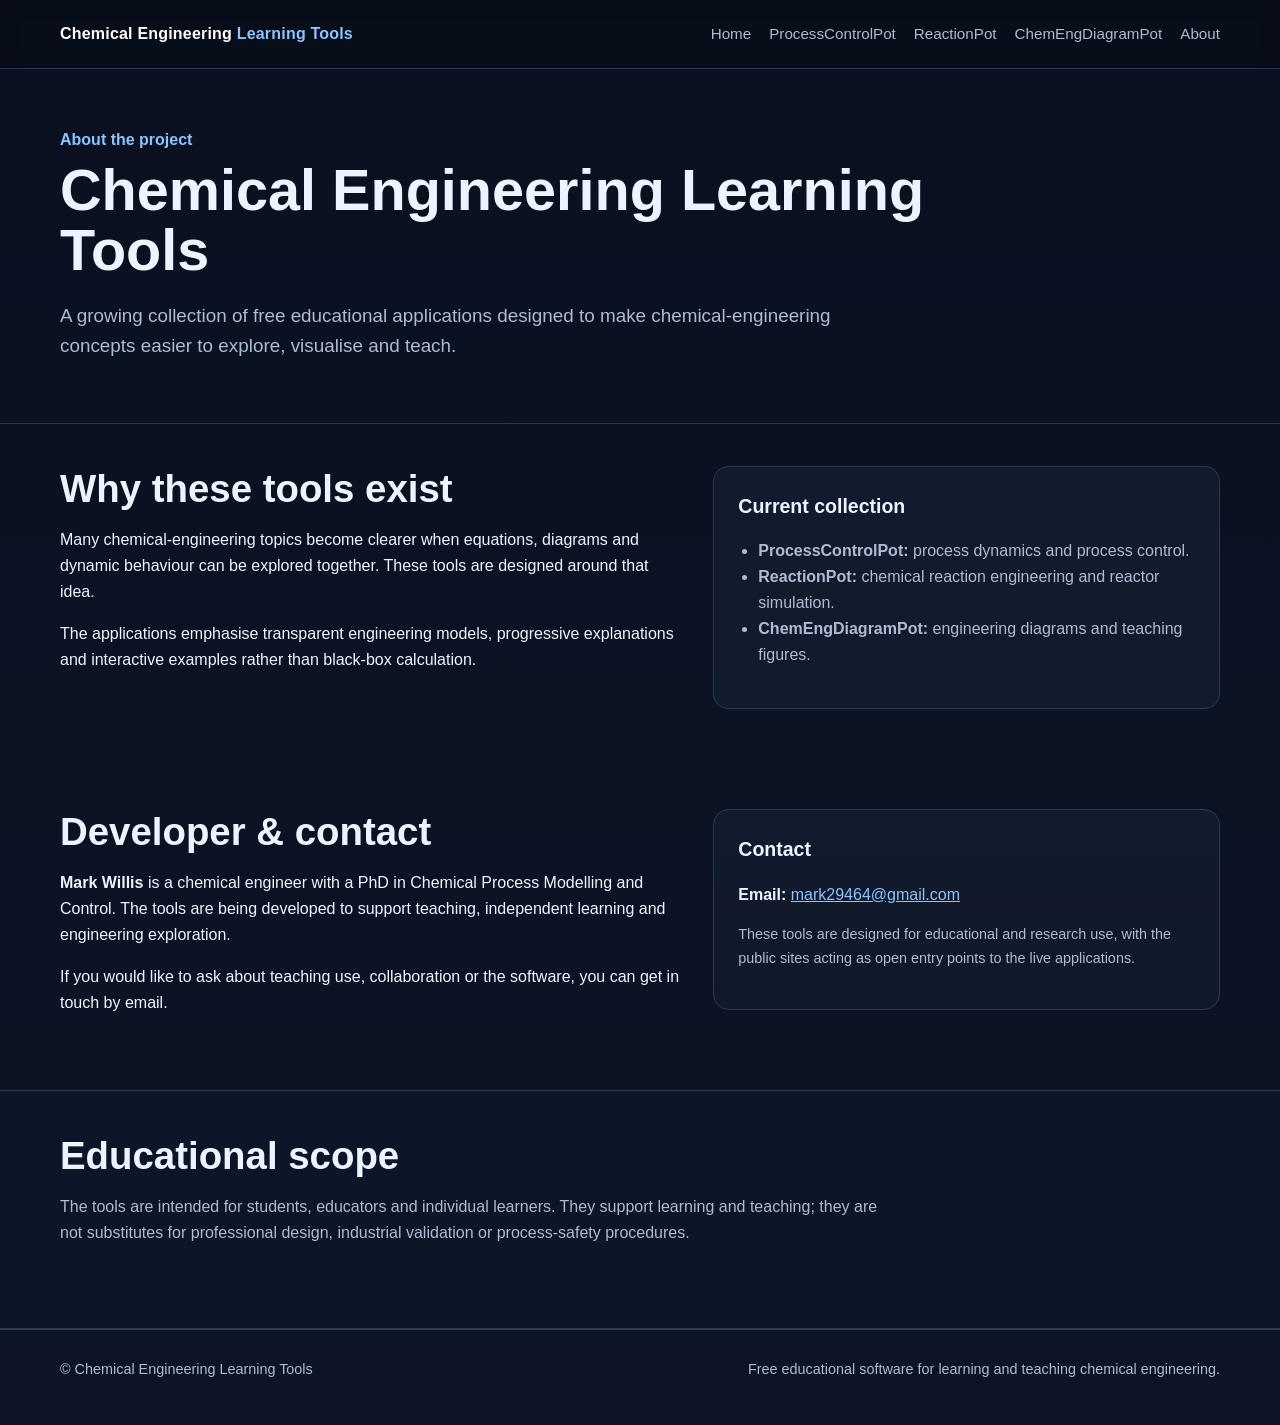
==== about.html @ 4efcb91d "Publish CEL site v0.3" ====
<!doctype html>
<html lang="en-GB">
<head>
<meta charset="utf-8">
<meta name="viewport" content="width=device-width,initial-scale=1">
<title>About | Chemical Engineering Learning Tools</title>
<meta name="description" content="About Chemical Engineering Learning Tools: free browser-based educational software for chemical engineering teaching and independent learning.">
<meta name="robots" content="index,follow">
<link rel="canonical" href="https://chemenglearningtools.github.io/about.html">
<meta property="og:type" content="website">
<meta property="og:title" content="About | Chemical Engineering Learning Tools">
<meta property="og:description" content="About Chemical Engineering Learning Tools: free browser-based educational software for chemical engineering teaching and independent learning.">
<meta property="og:url" content="https://chemenglearningtools.github.io/about.html">
<meta name="twitter:card" content="summary">
<link rel="stylesheet" href="assets/css/styles.css">

</head>
<body>

<header class="site-header">
  <div class="container navbar">
    <a class="brand" href="index.html">Chemical Engineering <span>Learning Tools</span></a>
    <nav class="navlinks" aria-label="Main navigation">
      <a href="index.html">Home</a>
      <a href="processcontrolpot.html">ProcessControlPot</a>
      <a href="reactionpot.html">ReactionPot</a>
      <a href="chemengdiagrampot.html">ChemEngDiagramPot</a>
      <a href="about.html">About</a>
    </nav>
  </div>
</header>

<main>
<section class="tool-hero">
  <div class="container">
    <div class="kicker">About the project</div>
    <h1>Chemical Engineering Learning Tools</h1>
    <p class="lead">A growing collection of free educational applications designed to make chemical-engineering concepts easier to explore, visualise and teach.</p>
  </div>
</section>

<section class="section">
  <div class="container split">
    <div>
      <h2>Why these tools exist</h2>
      <p>Many chemical-engineering topics become clearer when equations, diagrams and dynamic behaviour can be explored together. These tools are designed around that idea.</p>
      <p>The applications emphasise transparent engineering models, progressive explanations and interactive examples rather than black-box calculation.</p>
    </div>
    <div class="panel">
      <h3>Current collection</h3>
      <ul class="clean-list">
        <li><strong>ProcessControlPot:</strong> process dynamics and process control.</li>
        <li><strong>ReactionPot:</strong> chemical reaction engineering and reactor simulation.</li>
        <li><strong>ChemEngDiagramPot:</strong> engineering diagrams and teaching figures.</li>
      </ul>
    </div>
  </div>
</section>


<section class="section">
  <div class="container split">
    <div>
      <h2>Developer & contact</h2>
      <p><strong>Mark Willis</strong> is a chemical engineer with a PhD in Chemical Process Modelling and Control. The tools are being developed to support teaching, independent learning and engineering exploration.</p>
      <p>If you would like to ask about teaching use, collaboration or the software, you can get in touch by email.</p>
    </div>
    <div class="contact-card">
      <h3>Contact</h3>
      <p><strong>Email:</strong> <a href="mailto:mark29464@gmail.com">mark29464@gmail.com</a></p>
      <p class="small">These tools are designed for educational and research use, with the public sites acting as open entry points to the live applications.</p>
    </div>
  </div>
</section>

<section class="section alt">
  <div class="container">
    <h2>Educational scope</h2>
    <p class="section-intro">The tools are intended for students, educators and individual learners. They support learning and teaching; they are not substitutes for professional design, industrial validation or process-safety procedures.</p>
  </div>
</section>
</main>

<footer>
  <div class="container footer-inner">
    <div>© Chemical Engineering Learning Tools</div>
    <div>Free educational software for learning and teaching chemical engineering.</div>
  </div>
</footer>
</body></html>
---- assets/css/styles.css ----
:root{
  --bg:#0b1020;
  --panel:#121a2d;
  --panel2:#17233b;
  --line:#2a3958;
  --text:#eef4ff;
  --muted:#aebbd2;
  --blue:#68a7ff;
  --blue2:#8bc4ff;
  --accent:#9de1c3;
  --max:1160px;
}
*{box-sizing:border-box}
html{scroll-behavior:smooth}
body{
  margin:0;
  background:linear-gradient(180deg,#0a1020 0%,#0d1425 100%);
  color:var(--text);
  font-family:Inter,Segoe UI,Arial,sans-serif;
  line-height:1.62;
}
a{color:var(--blue2)}
img{max-width:100%;height:auto}
.container{width:min(var(--max),calc(100% - 36px));margin:auto}
.site-header{
  position:sticky;top:0;z-index:20;
  background:rgba(8,13,25,.94);
  border-bottom:1px solid var(--line);
  backdrop-filter:blur(10px);
}
.navbar{
  min-height:68px;display:flex;align-items:center;justify-content:space-between;gap:20px
}
.brand{text-decoration:none;color:white;font-weight:750;letter-spacing:.2px}
.brand span{color:var(--blue2)}
.navlinks{display:flex;gap:18px;flex-wrap:wrap}
.navlinks a{text-decoration:none;color:var(--muted);font-size:.95rem}
.navlinks a:hover,.navlinks a.active{color:white}
.hero{padding:76px 0 48px}
.eyebrow{
  display:inline-block;color:var(--accent);font-weight:700;font-size:.86rem;
  text-transform:uppercase;letter-spacing:.13em;margin-bottom:14px
}
h1{font-size:clamp(2.3rem,5.5vw,4.7rem);line-height:1.04;margin:0 0 20px;max-width:960px}
h2{font-size:clamp(1.65rem,3vw,2.45rem);line-height:1.18;margin:0 0 14px}
h3{font-size:1.22rem;margin:0 0 8px}
.lead{font-size:1.18rem;color:var(--muted);max-width:850px;margin:0 0 26px}
.actions{display:flex;gap:12px;flex-wrap:wrap;margin-top:26px}
.btn{
  display:inline-block;text-decoration:none;border-radius:10px;padding:11px 16px;
  font-weight:700;border:1px solid var(--line);background:var(--panel2);color:white
}
.btn.primary{background:var(--blue);border-color:var(--blue);color:#07111f}
.btn:hover{transform:translateY(-1px)}
.section{padding:42px 0 58px}
.section.alt{border-top:1px solid var(--line);border-bottom:1px solid var(--line);background:#0d1528}
.section-intro{max-width:820px;color:var(--muted);margin-bottom:24px}
.grid{display:grid;grid-template-columns:repeat(3,1fr);gap:20px}
.card{
  background:linear-gradient(180deg,var(--panel) 0%,#10192a 100%);
  border:1px solid var(--line);border-radius:16px;padding:24px;
  display:flex;flex-direction:column;min-height:100%
}
.card p{color:var(--muted)}
.card .tag{
  align-self:flex-start;font-size:.8rem;border:1px solid var(--line);
  color:var(--blue2);padding:4px 9px;border-radius:999px;margin-bottom:16px
}
.card .card-actions{margin-top:auto;padding-top:18px}
.topic-list{display:flex;gap:8px;flex-wrap:wrap;margin:16px 0 4px}
.topic-list span{
  font-size:.82rem;background:#0c1425;border:1px solid var(--line);
  padding:5px 8px;border-radius:7px;color:#cbd6e9
}
.split{display:grid;grid-template-columns:1.1fr .9fr;gap:34px;align-items:start}
.panel{
  background:var(--panel);border:1px solid var(--line);border-radius:15px;padding:24px
}
.panel p,.panel li{color:var(--muted)}
.clean-list{padding-left:20px}
.note{
  border-left:4px solid var(--blue);padding:12px 15px;background:#101a2f;
  color:var(--muted);border-radius:0 10px 10px 0
}
.tool-hero{
  padding:58px 0 35px;border-bottom:1px solid var(--line)
}
.tool-hero h1{font-size:clamp(2.1rem,4.5vw,3.8rem)}
.kicker{color:var(--blue2);font-weight:700;margin-bottom:8px}
.status{
  display:inline-block;border:1px solid var(--line);border-radius:999px;
  padding:5px 10px;color:var(--muted);font-size:.84rem;margin-bottom:14px
}
.status.live{color:var(--accent);border-color:#315f51}
.topic-grid{display:grid;grid-template-columns:repeat(2,1fr);gap:16px}
.topic{
  background:var(--panel);border:1px solid var(--line);border-radius:12px;padding:18px
}
.topic strong{display:block;margin-bottom:4px}
.topic span{color:var(--muted)}
footer{border-top:1px solid var(--line);padding:28px 0 44px;color:var(--muted);font-size:.9rem}
footer .footer-inner{display:flex;justify-content:space-between;gap:20px;flex-wrap:wrap}
.small{font-size:.9rem;color:var(--muted)}
hr{border:0;border-top:1px solid var(--line);margin:30px 0}
.placeholder{
  border:1px dashed #48628f;border-radius:14px;padding:30px;text-align:center;
  color:var(--muted);background:#0c1426
}
@media (max-width:900px){
  .grid{grid-template-columns:1fr}
  .split,.topic-grid{grid-template-columns:1fr}
  .navbar{align-items:flex-start;padding:14px 0}
  .navlinks{justify-content:flex-end}
}
@media (max-width:620px){
  .navbar{display:block}
  .navlinks{margin-top:10px;gap:12px}
  .hero{padding-top:52px}
}


.contact-card{background:linear-gradient(180deg,var(--panel) 0%,#10192a 100%);border:1px solid var(--line);border-radius:16px;padding:24px}
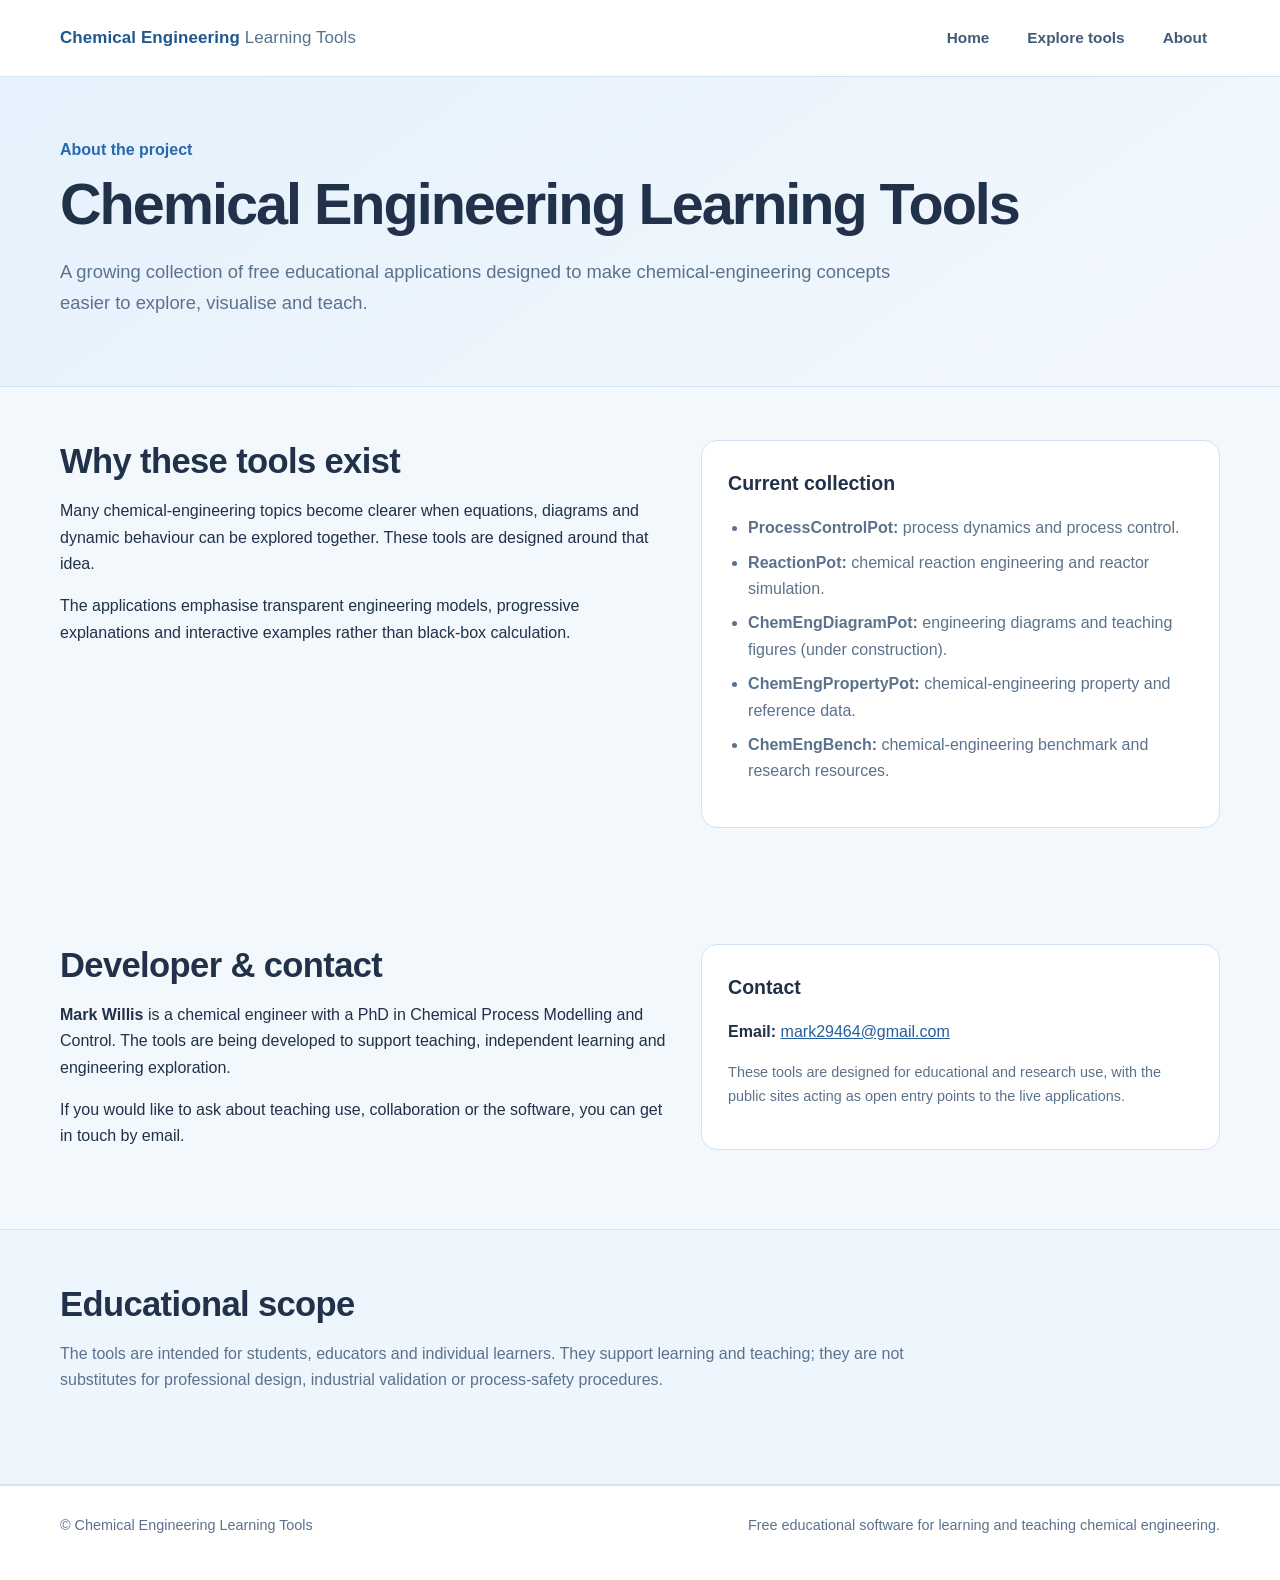
==== commit 92c60055: "CEL Site v0.4 - Light theme redesign and two new tools" ====
--- a/about.html
+++ b/about.html
@@ -17,18 +17,7 @@
 </head>
 <body>
 
-<header class="site-header">
-  <div class="container navbar">
-    <a class="brand" href="index.html">Chemical Engineering <span>Learning Tools</span></a>
-    <nav class="navlinks" aria-label="Main navigation">
-      <a href="index.html">Home</a>
-      <a href="processcontrolpot.html">ProcessControlPot</a>
-      <a href="reactionpot.html">ReactionPot</a>
-      <a href="chemengdiagrampot.html">ChemEngDiagramPot</a>
-      <a href="about.html">About</a>
-    </nav>
-  </div>
-</header>
+<header class="site-header"><div class="container navbar"><a class="brand" href="index.html">Chemical Engineering <span>Learning Tools</span></a><nav class="navlinks" aria-label="Main navigation"><a href="index.html">Home</a><a href="index.html#tools">Explore tools</a><a href="about.html">About</a></nav></div></header>
 
 <main>
 <section class="tool-hero">
@@ -51,7 +40,9 @@
       <ul class="clean-list">
         <li><strong>ProcessControlPot:</strong> process dynamics and process control.</li>
         <li><strong>ReactionPot:</strong> chemical reaction engineering and reactor simulation.</li>
-        <li><strong>ChemEngDiagramPot:</strong> engineering diagrams and teaching figures.</li>
+        <li><strong>ChemEngDiagramPot:</strong> engineering diagrams and teaching figures (under construction).</li>
+        <li><strong>ChemEngPropertyPot:</strong> chemical-engineering property and reference data.</li>
+        <li><strong>ChemEngBench:</strong> chemical-engineering benchmark and research resources.</li>
       </ul>
     </div>
   </div>
--- a/assets/css/styles.css
+++ b/assets/css/styles.css
@@ -1,123 +1,7 @@
 
-:root{
-  --bg:#0b1020;
-  --panel:#121a2d;
-  --panel2:#17233b;
-  --line:#2a3958;
-  --text:#eef4ff;
-  --muted:#aebbd2;
-  --blue:#68a7ff;
-  --blue2:#8bc4ff;
-  --accent:#9de1c3;
-  --max:1160px;
-}
-*{box-sizing:border-box}
-html{scroll-behavior:smooth}
-body{
-  margin:0;
-  background:linear-gradient(180deg,#0a1020 0%,#0d1425 100%);
-  color:var(--text);
-  font-family:Inter,Segoe UI,Arial,sans-serif;
-  line-height:1.62;
-}
-a{color:var(--blue2)}
-img{max-width:100%;height:auto}
-.container{width:min(var(--max),calc(100% - 36px));margin:auto}
-.site-header{
-  position:sticky;top:0;z-index:20;
-  background:rgba(8,13,25,.94);
-  border-bottom:1px solid var(--line);
-  backdrop-filter:blur(10px);
-}
-.navbar{
-  min-height:68px;display:flex;align-items:center;justify-content:space-between;gap:20px
-}
-.brand{text-decoration:none;color:white;font-weight:750;letter-spacing:.2px}
-.brand span{color:var(--blue2)}
-.navlinks{display:flex;gap:18px;flex-wrap:wrap}
-.navlinks a{text-decoration:none;color:var(--muted);font-size:.95rem}
-.navlinks a:hover,.navlinks a.active{color:white}
-.hero{padding:76px 0 48px}
-.eyebrow{
-  display:inline-block;color:var(--accent);font-weight:700;font-size:.86rem;
-  text-transform:uppercase;letter-spacing:.13em;margin-bottom:14px
-}
-h1{font-size:clamp(2.3rem,5.5vw,4.7rem);line-height:1.04;margin:0 0 20px;max-width:960px}
-h2{font-size:clamp(1.65rem,3vw,2.45rem);line-height:1.18;margin:0 0 14px}
-h3{font-size:1.22rem;margin:0 0 8px}
-.lead{font-size:1.18rem;color:var(--muted);max-width:850px;margin:0 0 26px}
-.actions{display:flex;gap:12px;flex-wrap:wrap;margin-top:26px}
-.btn{
-  display:inline-block;text-decoration:none;border-radius:10px;padding:11px 16px;
-  font-weight:700;border:1px solid var(--line);background:var(--panel2);color:white
-}
-.btn.primary{background:var(--blue);border-color:var(--blue);color:#07111f}
-.btn:hover{transform:translateY(-1px)}
-.section{padding:42px 0 58px}
-.section.alt{border-top:1px solid var(--line);border-bottom:1px solid var(--line);background:#0d1528}
-.section-intro{max-width:820px;color:var(--muted);margin-bottom:24px}
-.grid{display:grid;grid-template-columns:repeat(3,1fr);gap:20px}
-.card{
-  background:linear-gradient(180deg,var(--panel) 0%,#10192a 100%);
-  border:1px solid var(--line);border-radius:16px;padding:24px;
-  display:flex;flex-direction:column;min-height:100%
-}
-.card p{color:var(--muted)}
-.card .tag{
-  align-self:flex-start;font-size:.8rem;border:1px solid var(--line);
-  color:var(--blue2);padding:4px 9px;border-radius:999px;margin-bottom:16px
-}
-.card .card-actions{margin-top:auto;padding-top:18px}
-.topic-list{display:flex;gap:8px;flex-wrap:wrap;margin:16px 0 4px}
-.topic-list span{
-  font-size:.82rem;background:#0c1425;border:1px solid var(--line);
-  padding:5px 8px;border-radius:7px;color:#cbd6e9
-}
-.split{display:grid;grid-template-columns:1.1fr .9fr;gap:34px;align-items:start}
-.panel{
-  background:var(--panel);border:1px solid var(--line);border-radius:15px;padding:24px
-}
-.panel p,.panel li{color:var(--muted)}
-.clean-list{padding-left:20px}
-.note{
-  border-left:4px solid var(--blue);padding:12px 15px;background:#101a2f;
-  color:var(--muted);border-radius:0 10px 10px 0
-}
-.tool-hero{
-  padding:58px 0 35px;border-bottom:1px solid var(--line)
-}
-.tool-hero h1{font-size:clamp(2.1rem,4.5vw,3.8rem)}
-.kicker{color:var(--blue2);font-weight:700;margin-bottom:8px}
-.status{
-  display:inline-block;border:1px solid var(--line);border-radius:999px;
-  padding:5px 10px;color:var(--muted);font-size:.84rem;margin-bottom:14px
-}
-.status.live{color:var(--accent);border-color:#315f51}
-.topic-grid{display:grid;grid-template-columns:repeat(2,1fr);gap:16px}
-.topic{
-  background:var(--panel);border:1px solid var(--line);border-radius:12px;padding:18px
-}
-.topic strong{display:block;margin-bottom:4px}
-.topic span{color:var(--muted)}
-footer{border-top:1px solid var(--line);padding:28px 0 44px;color:var(--muted);font-size:.9rem}
-footer .footer-inner{display:flex;justify-content:space-between;gap:20px;flex-wrap:wrap}
-.small{font-size:.9rem;color:var(--muted)}
-hr{border:0;border-top:1px solid var(--line);margin:30px 0}
-.placeholder{
-  border:1px dashed #48628f;border-radius:14px;padding:30px;text-align:center;
-  color:var(--muted);background:#0c1426
-}
-@media (max-width:900px){
-  .grid{grid-template-columns:1fr}
-  .split,.topic-grid{grid-template-columns:1fr}
-  .navbar{align-items:flex-start;padding:14px 0}
-  .navlinks{justify-content:flex-end}
-}
-@media (max-width:620px){
-  .navbar{display:block}
-  .navlinks{margin-top:10px;gap:12px}
-  .hero{padding-top:52px}
-}
-
-
-.contact-card{background:linear-gradient(180deg,var(--panel) 0%,#10192a 100%);border:1px solid var(--line);border-radius:16px;padding:24px}
+:root{--bg:#f3f8fd;--surface:#ffffff;--panel:#ffffff;--panel2:#eaf3fc;--line:#d4e3f2;--text:#203149;--muted:#5b728c;--blue:#2868ad;--blue2:#245f9e;--accent:#2868ad;--max:1160px}
+*{box-sizing:border-box} html{scroll-behavior:smooth}body{margin:0;background:var(--bg);color:var(--text);font-family:Inter,"Segoe UI",Arial,sans-serif;line-height:1.65}a{color:var(--blue2)}img{max-width:100%;height:auto}.container{width:min(var(--max),calc(100% - 40px));margin:auto}
+.site-header{position:sticky;top:0;z-index:20;background:rgba(255,255,255,.96);border-bottom:1px solid var(--line);backdrop-filter:blur(12px)}.navbar{min-height:76px;display:flex;align-items:center;justify-content:space-between;gap:24px}.brand{text-decoration:none;color:#20578d;font-size:1.06rem;font-weight:800;letter-spacing:.1px}.brand span{color:#56718d;font-weight:500}.navlinks{display:flex;gap:12px;align-items:center;flex-wrap:wrap}.navlinks a{text-decoration:none;color:#405b77;font-weight:600;font-size:.96rem;border-radius:9px;padding:8px 13px}.navlinks a:hover,.navlinks a.active{color:#19578e;background:#eaf3fc}
+.hero{padding:72px 0 55px;background:linear-gradient(145deg,#e5f1fc 0%,#f3f8fd 72%)}.eyebrow{display:inline-block;color:#2c669c;font-weight:750;font-size:.8rem;text-transform:uppercase;letter-spacing:.16em;margin-bottom:18px}h1{font-size:clamp(2.35rem,5vw,4.25rem);line-height:1.11;margin:0 0 20px;max-width:1050px;letter-spacing:-.035em}h2{font-size:clamp(1.65rem,2.7vw,2.3rem);line-height:1.22;margin:0 0 13px;letter-spacing:-.018em}h3{font-size:1.22rem;margin:0 0 8px}.lead{font-size:1.15rem;color:var(--muted);max-width:840px;margin:0 0 22px}.actions,.card-actions{display:flex;gap:11px;flex-wrap:wrap}.actions{margin-top:25px}.btn{display:inline-flex;align-items:center;justify-content:center;text-align:center;text-decoration:none;border-radius:11px;padding:11px 17px;font-weight:650;border:1px solid #bed5eb;background:#fff;color:#205c98;transition:background .16s,transform .16s}.btn.primary{background:var(--blue);border-color:var(--blue);color:#fff}.btn:hover{transform:translateY(-1px);background:#eaf3fc}.btn.primary:hover{background:#1b538e}.btn:focus-visible,.navlinks a:focus-visible{outline:3px solid #6ca9e3;outline-offset:3px}
+.section{padding:53px 0 63px}.section.alt{border-top:1px solid var(--line);border-bottom:1px solid var(--line);background:#edf5fd}.section-intro{max-width:850px;color:var(--muted);margin-bottom:27px}.grid{display:grid;grid-template-columns:repeat(2,minmax(0,1fr));gap:21px}.card{background:var(--surface);border:1px solid var(--line);border-radius:17px;padding:27px;display:flex;flex-direction:column;min-height:100%;box-shadow:0 3px 12px rgba(39,81,122,.035)}.card p{color:var(--muted)}.card .tag{align-self:flex-start;font-size:.78rem;border:1px solid #d2e3f2;background:#eef6ff;color:#285e95;padding:4px 10px;border-radius:99px;margin-bottom:17px;font-weight:700}.card .card-actions{margin-top:auto;padding-top:18px}.topic-list{display:flex;gap:8px;flex-wrap:wrap;margin:14px 0 6px}.topic-list span{font-size:.8rem;background:#f2f7fc;border:1px solid var(--line);padding:5px 9px;border-radius:7px;color:#536c85}.split{display:grid;grid-template-columns:1.08fr .92fr;gap:32px;align-items:start}.panel,.contact-card{background:#fff;border:1px solid var(--line);border-radius:16px;padding:26px}.panel p,.panel li{color:var(--muted)}.clean-list{padding-left:20px}.clean-list li{margin-bottom:8px}.note{border-left:4px solid var(--blue);padding:16px 19px;background:#eaf3fc;color:#425d77;border-radius:0 10px 10px 0}.tool-hero{padding:60px 0 46px;border-bottom:1px solid var(--line);background:linear-gradient(145deg,#e5f1fc,#f3f8fd)}.tool-hero h1{font-size:clamp(2.2rem,4.5vw,3.9rem)}.kicker{color:#2868ad;font-weight:750;margin-bottom:10px}.status{display:inline-block;border:1px solid #d0e1f1;background:#fff;border-radius:99px;padding:5px 12px;color:#62758b;font-size:.82rem;font-weight:650;margin-bottom:15px}.status.live{color:#245f93;border-color:#b6d6ef;background:#e8f4ff}.topic-grid{display:grid;grid-template-columns:repeat(2,minmax(0,1fr));gap:17px}.topic{background:#fff;border:1px solid var(--line);border-radius:13px;padding:20px}.topic strong{display:block;margin-bottom:5px}.topic span{color:var(--muted)}footer{border-top:1px solid var(--line);padding:28px 0 42px;background:#fff;color:var(--muted);font-size:.9rem}footer .footer-inner{display:flex;justify-content:space-between;gap:20px;flex-wrap:wrap}.small{font-size:.9rem;color:var(--muted)}hr{border:0;border-top:1px solid var(--line);margin:30px 0}.placeholder{border:1px dashed #b1cde6;border-radius:14px;padding:30px;text-align:center;color:var(--muted);background:#f5faff}.contact-card a{overflow-wrap:anywhere}
+@media(max-width:900px){.split{grid-template-columns:1fr}.navbar{align-items:flex-start;padding:14px 0}.navlinks{justify-content:flex-end}}@media(max-width:690px){.grid,.topic-grid{grid-template-columns:1fr}.navbar{display:block}.navlinks{margin-top:10px;gap:5px}.navlinks a{padding:7px 10px}.hero{padding:49px 0 43px}.section{padding:39px 0 45px}.card{padding:22px}.container{width:min(var(--max),calc(100% - 28px))}}
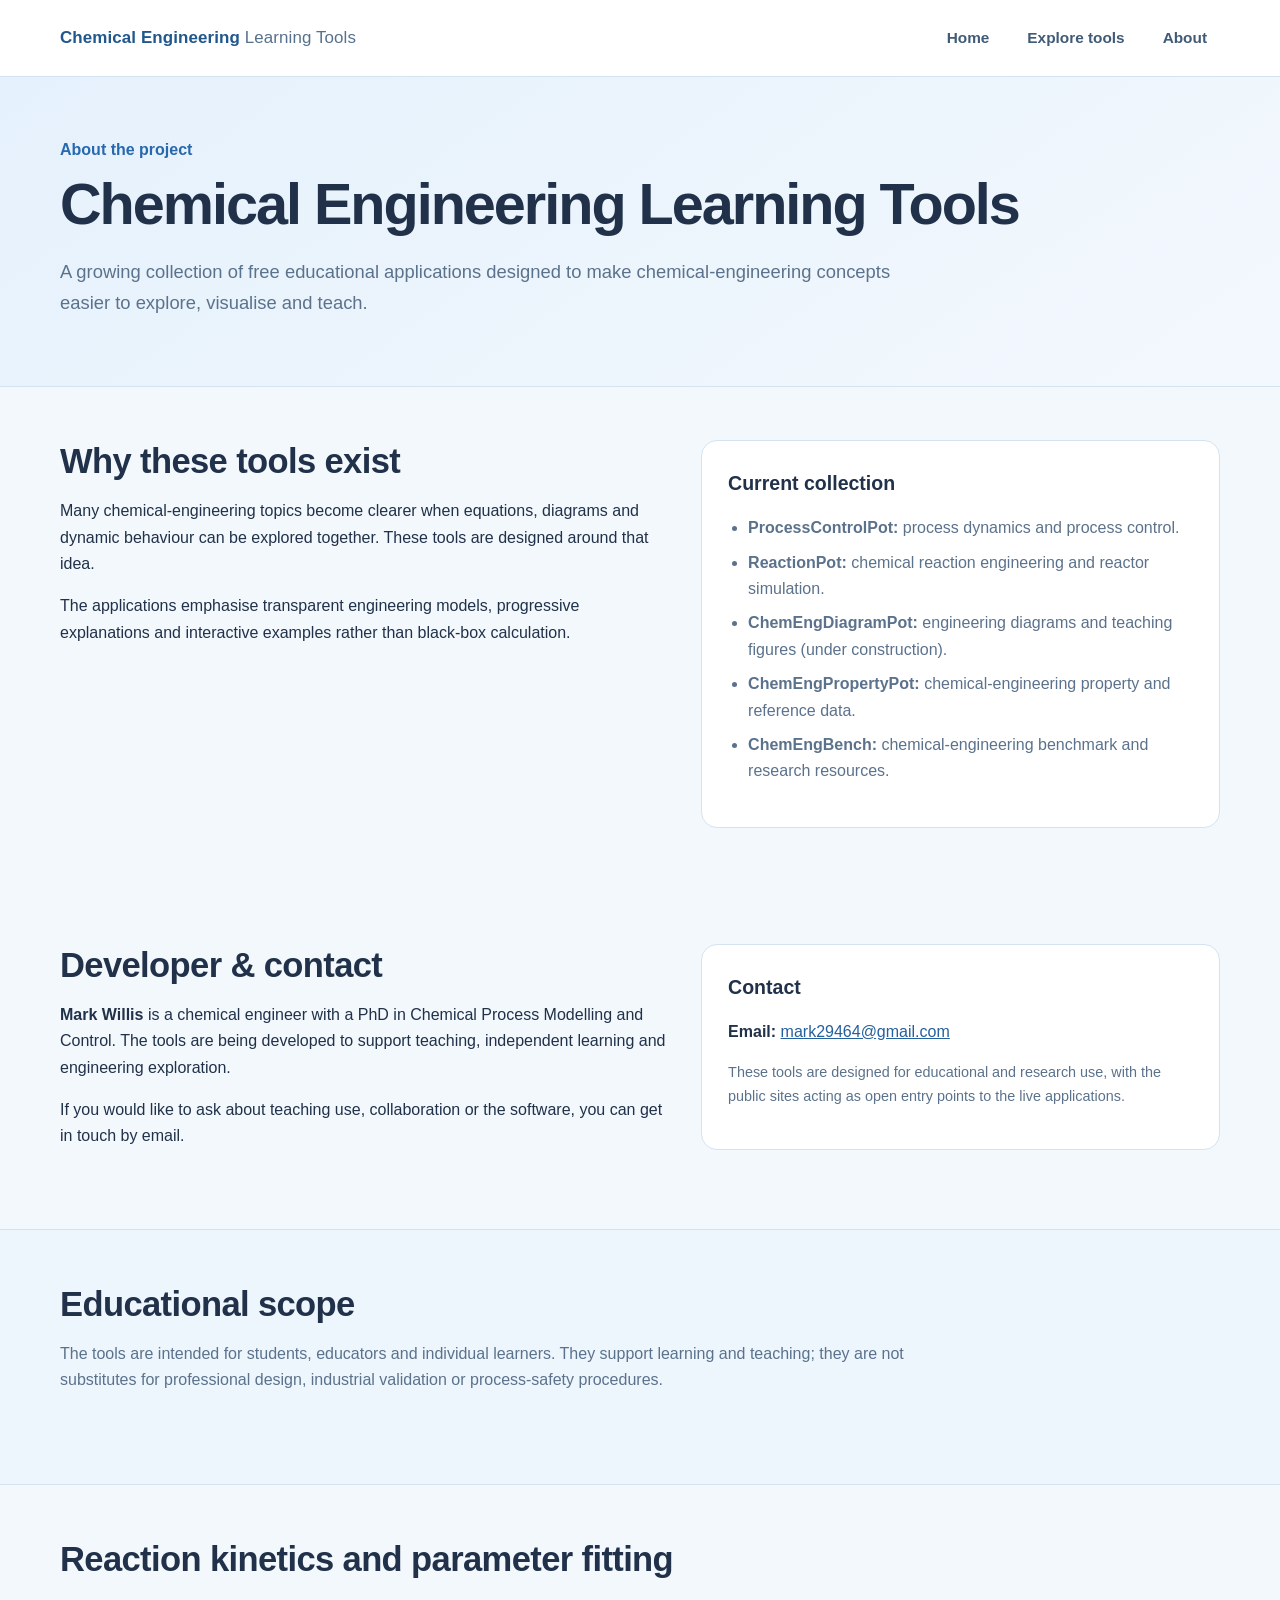
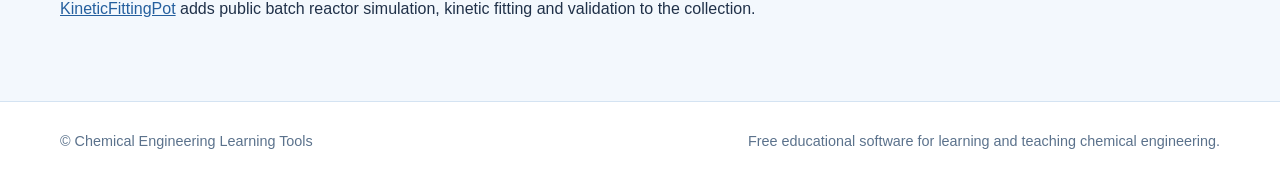
==== commit 8ac9908b: "CEL Site v0.5 - KineticFittingPot and SEO improvements" ====
--- a/about.html
+++ b/about.html
@@ -12,7 +12,7 @@
 <meta property="og:description" content="About Chemical Engineering Learning Tools: free browser-based educational software for chemical engineering teaching and independent learning.">
 <meta property="og:url" content="https://chemenglearningtools.github.io/about.html">
 <meta name="twitter:card" content="summary">
-<link rel="stylesheet" href="assets/css/styles.css">
+<link rel="stylesheet" href="assets/css/styles.css?v=0.5">
 
 </head>
 <body>
@@ -70,7 +70,7 @@
     <p class="section-intro">The tools are intended for students, educators and individual learners. They support learning and teaching; they are not substitutes for professional design, industrial validation or process-safety procedures.</p>
   </div>
 </section>
-</main>
+<section class="section"><div class="container"><h2>Reaction kinetics and parameter fitting</h2><p><a href="kineticfittingpot.html">KineticFittingPot</a> adds public batch reactor simulation, kinetic fitting and validation to the collection.</p></div></section></main>
 
 <footer>
   <div class="container footer-inner">
